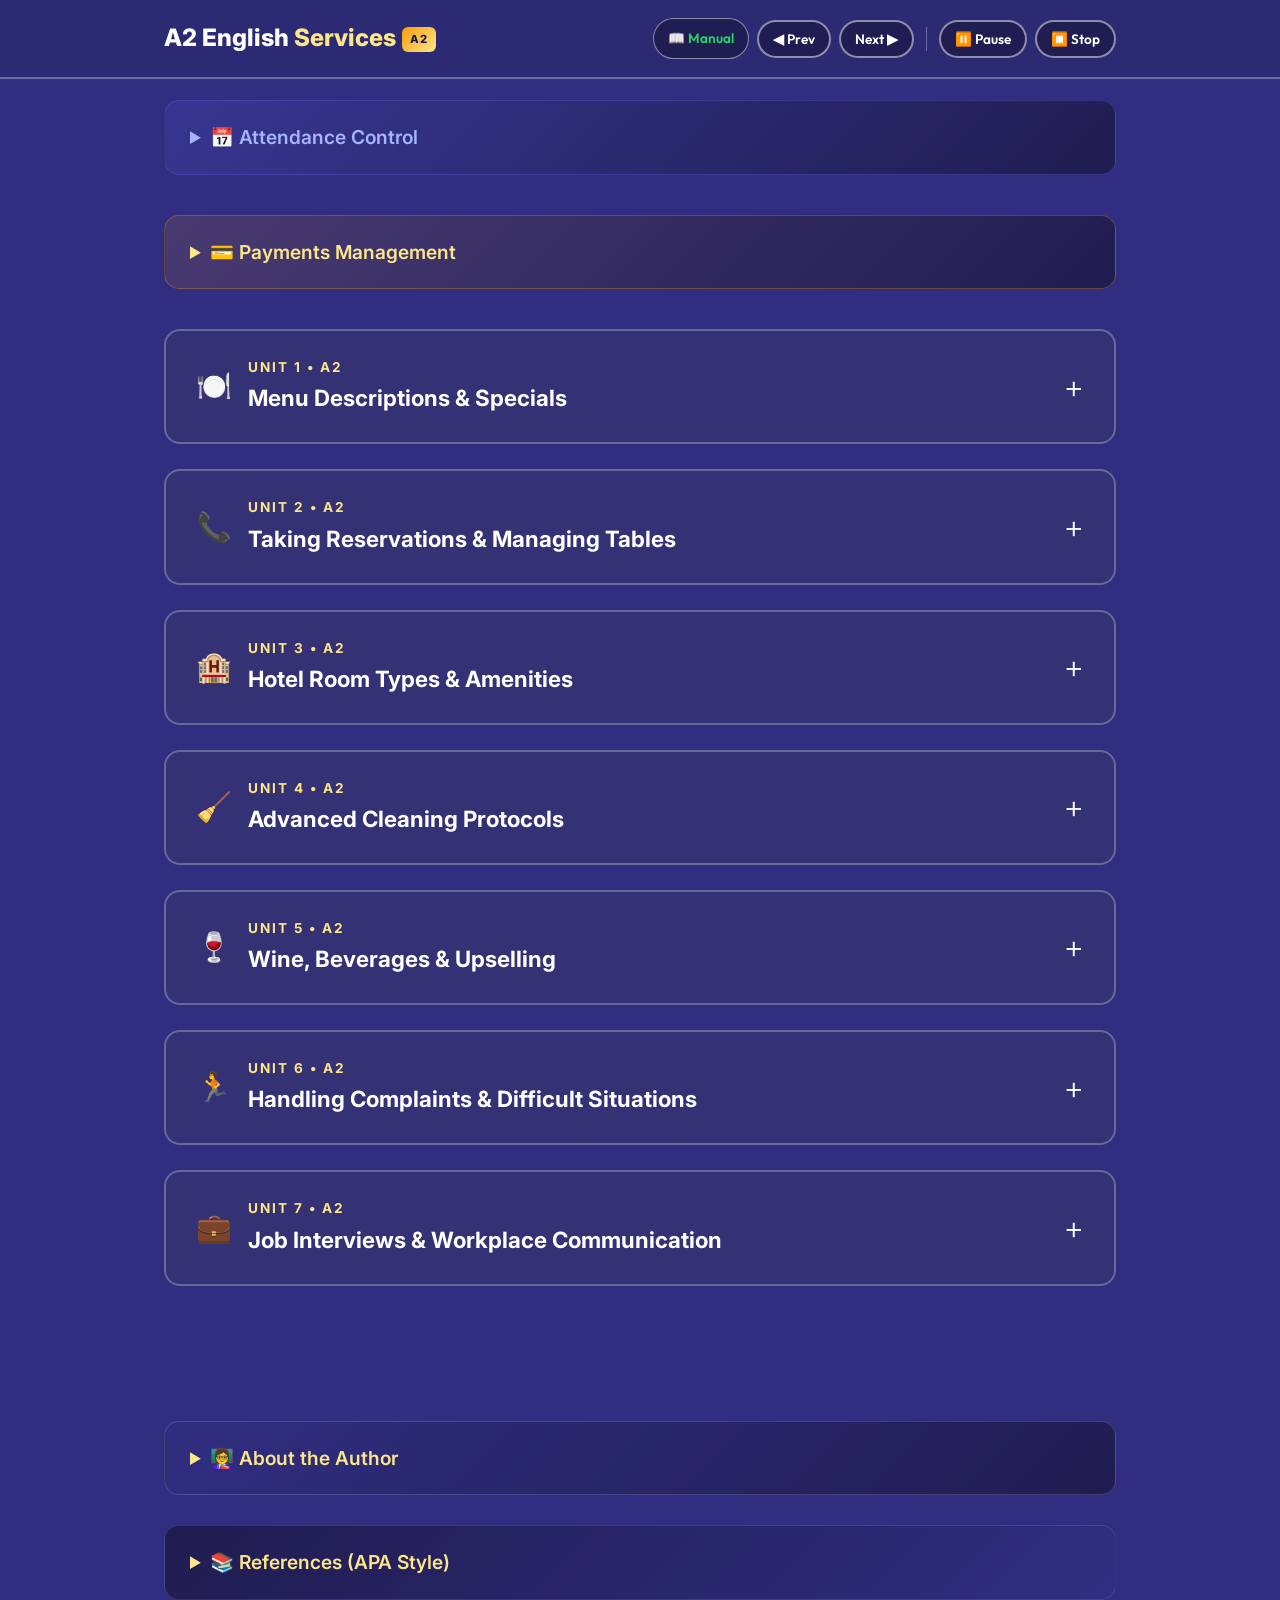
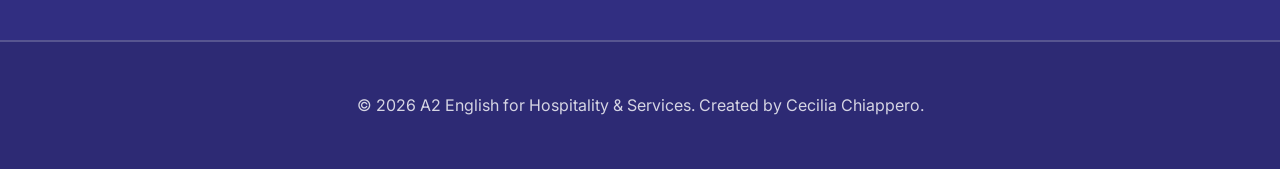
==== index.html @ 6b17d2f9 "Initial commit for A2 Course" ====
<!DOCTYPE html>
<html lang="en">

<head>
    <meta charset="UTF-8">
    <meta name="viewport" content="width=device-width, initial-scale=1.0">
    <title>A2 English for Hospitality &amp; Services | Inserción Laboral</title>
    <meta name="description" content="A2 CEFR English course for hospitality, restaurants, hotel services, and cleaning. Continuation of A1. Listening and speaking focus for job insertion.">
    <link rel="stylesheet" href="css/style.css">
    <link rel="stylesheet" href="https://cdnjs.cloudflare.com/ajax/libs/animate.css/4.1.1/animate.min.css" />
</head>

<body>

    <header>
        <div class="container">
            <nav>
                <div class="logo">A2 English<span> Services</span><span class="level-badge">A2</span></div>
                <div style="display: flex; gap: 8px; align-items: center; flex-wrap: wrap;">
                    <a href="manual.html" class="btn nav-btn" style="padding:8px 14px;font-size:0.85rem;background:rgba(37,211,102,0.15);border:1px solid rgba(37,211,102,0.5);color:#25D366;text-decoration:none;">📖 Manual</a>
                    <button id="prev-unit-btn" class="btn nav-btn" onclick="navigateUnit(-1)"
                        style="padding: 8px 14px; font-size: 0.85rem;">◀ Prev</button>
                    <button id="next-unit-btn" class="btn nav-btn" onclick="navigateUnit(1)"
                        style="padding: 8px 14px; font-size: 0.85rem;">Next ▶</button>
                    <span style="width:1px;height:24px;background:rgba(255,255,255,0.3);margin:0 4px;"></span>
                    <button id="pause-audio-btn" class="btn pause-audio-btn" onclick="togglePauseAudio()"
                        style="padding: 8px 14px; font-size: 0.85rem;">⏸️ Pause</button>
                    <button class="btn stop-audio-btn" onclick="stopAudio()"
                        style="padding: 8px 14px; font-size: 0.85rem;">⏹️ Stop</button>
                </div>
            </nav>
        </div>
    </header>

    <div class="container admin-controls">
        <!-- Attendance Control -->
        <details class="attendance-block">
            <summary class="attendance-header">📅 Attendance Control</summary>
            <div class="attendance-content">
                <div class="attendance-form">
                    <div class="form-group">
                        <label for="att-date">Select Date:</label>
                        <input type="date" id="att-date" class="att-input">
                    </div>
                    <div class="form-group">
                        <label for="att-user">Select Student:</label>
                        <select id="att-user" class="att-input">
                            <option value="Student 1">Student 1</option>
                            <option value="Student 2">Student 2</option>
                        </select>
                    </div>
                    <button class="btn att-save-btn" onclick="saveAttendance()">Mark Present ✅</button>
                </div>
                <div id="attendance-list" class="attendance-list"></div>
            </div>
        </details>

        <!-- Payments Management -->
        <details class="payments-block">
            <summary class="payments-header">💳 Payments Management</summary>
            <div class="payments-content">
                <div class="payments-form">
                    <div class="form-group">
                        <label for="pay-date">Date:</label>
                        <input type="date" id="pay-date" class="pay-input">
                    </div>
                    <div class="form-group">
                        <label for="pay-user">Student:</label>
                        <select id="pay-user" class="pay-input">
                            <option value="Student 1">Student 1</option>
                            <option value="Student 2">Student 2</option>
                        </select>
                    </div>
                    <div class="form-group">
                        <label for="pay-concept">Concept:</label>
                        <input type="text" id="pay-concept" class="pay-input" placeholder="e.g. Class 1" value="Class 1">
                    </div>
                    <div class="form-group">
                        <label for="pay-amount">Amount ($):</label>
                        <input type="number" id="pay-amount" class="pay-input" placeholder="0.00">
                    </div>
                    <button class="btn pay-save-btn" onclick="savePayment()">Record Payment</button>
                </div>
                <div id="payments-list" class="payments-list"></div>
            </div>
        </details>
    </div>

    <div class="container" id="main-content">
        <div class="unit-list" id="curriculum-container">
            <!-- Content injected via script.js -->
        </div>
    </div>

    <!-- About the Author -->
    <div class="container" id="author-section">
        <details class="author-block">
            <summary class="author-header">👩‍🏫 About the Author</summary>
            <div class="author-content">
                <div class="author-profile">
                    <div class="author-avatar">CC</div>
                    <div class="author-info">
                        <h3>Cecilia Chiappero</h3>
                        <p class="author-title">English Language Educator &amp; Researcher | Universidad Nacional de Córdoba</p>
                    </div>
                </div>
                <div class="author-bio">
                    <p>Cecilia Chiappero is an English language educator and researcher affiliated with the
                        <strong>Universidad Nacional de Córdoba</strong>, Argentina. Her academic work focuses on
                        innovative teaching methodologies and technology-enhanced language learning for vocational insertion.</p>
                    <p>This A2 English for Hospitality &amp; Services course is the <strong>continuation of the A1 course</strong>,
                        designed for <strong>job insertion</strong>
                        in the restaurant, hotel, and cleaning sectors, aligned with the
                        <strong>CEFR A2 framework</strong> with a strong focus on listening, speaking, and functional communication.</p>
                    <p class="author-contact"><strong>Research Profile:</strong> Available on <a
                            href="https://www.researchgate.net" target="_blank"
                            style="color: var(--accent-gold);">ResearchGate</a> and academic databases.</p>
                </div>
            </div>
        </details>
    </div>

    <!-- References -->
    <div class="container" id="references-section">
        <details class="references-block">
            <summary class="references-header">📚 References (APA Style)</summary>
            <div class="references-content">
                <p class="references-author"><strong>Course Author:</strong> Chiappero, C. (2026). <em>A2 English for
                    Hospitality &amp; Services: Restaurant, Hotels, and Cleaning — Inserción Laboral</em>. Original educational material.</p>
                <h4>Framework &amp; Language References</h4>
                <ul class="references-list">
                    <li>Council of Europe. (2020). <em>Common European Framework of Reference for Languages (CEFR)</em>. Council of Europe Publishing.</li>
                    <li>Nation, I. S. P. (2001). <em>Learning vocabulary in another language</em>. Cambridge University Press.</li>
                    <li>Harmer, J. (2015). <em>The Practice of English Language Teaching</em> (5th ed.). Pearson Education.</li>
                    <li>Thornbury, S. (2005). <em>How to Teach Speaking</em>. Pearson Education.</li>
                    <li>Nunan, D. (2004). <em>Task-Based Language Teaching</em>. Cambridge University Press.</li>
                </ul>
                <p class="references-disclaimer"><em>All content created for educational purposes. Aligned with CEFR A2 standards for vocational English. Continuation of the A1 Hospitality &amp; Services course.</em></p>
            </div>
        </details>
    </div>

    <!-- Protection Overlay -->
    <div id="protection-overlay" class="protection-overlay" style="display: none;">
        <div class="protection-message">
            <span class="protection-icon">🔒</span>
            <h2>Protected Content</h2>
            <p>No permission to copy, download, or redistribute this material.</p>
            <p class="protection-copyright">© 2026 A2 English for Services - Cecilia Chiappero</p>
            <p class="protection-note">All rights reserved. For authorized students only.</p>
        </div>
    </div>

    <footer>
        <div class="container">
            <p>© 2026 A2 English for Hospitality &amp; Services. Created by Cecilia Chiappero.</p>
        </div>
    </footer>

    <script src="js/data_units1to4.js"></script>
    <script src="js/data_units5to8.js"></script>
    <script src="js/script.js"></script>
</body>

</html>
---- css/style.css ----
@import url('https://fonts.googleapis.com/css2?family=Inter:wght@300;400;500;600&family=Outfit:wght@500;700;800&display=swap');
@import './variables.css';

* {
    margin: 0;
    padding: 0;
    box-sizing: border-box;
}

body {
    background: var(--bg-primary);
    color: var(--text-primary);
    font-family: var(--font-body);
    line-height: 1.7;
    min-height: 100vh;
}

h1, h2, h3, h4 {
    font-family: var(--font-heading);
    color: #fff;
}

a {
    text-decoration: none;
    color: inherit;
}

.container {
    max-width: 1000px;
    margin: 0 auto;
    padding: 0 var(--spacing-md);
}

.btn {
    display: inline-flex;
    align-items: center;
    padding: 12px 28px;
    border-radius: 50px;
    font-weight: 600;
    cursor: pointer;
    transition: all 0.3s ease;
    border: 2px solid #fff;
    background: rgba(255, 255, 255, 0.15);
    color: #fff;
    font-family: var(--font-heading);
}

.btn:hover {
    background: #fff;
    color: var(--bg-primary);
    transform: translateY(-2px);
    box-shadow: 0 8px 25px rgba(0, 0, 0, 0.2);
}

header {
    background: var(--bg-secondary);
    position: fixed;
    width: 100%;
    top: 0;
    z-index: 1000;
    padding: 18px 0;
    border-bottom: 2px solid rgba(255, 255, 255, 0.3);
}

nav {
    display: flex;
    justify-content: space-between;
    align-items: center;
}

.logo {
    font-size: 1.5rem;
    font-weight: 800;
    color: #fff;
}

.logo span {
    color: var(--accent-gold);
}

.logo .level-badge {
    display: inline-block;
    background: linear-gradient(135deg, #f59e0b, #fde68a);
    color: #1e1b4b;
    font-size: 0.7rem;
    font-weight: 800;
    padding: 3px 8px;
    border-radius: 6px;
    margin-left: 6px;
    letter-spacing: 1px;
    vertical-align: middle;
    text-transform: uppercase;
}

.admin-controls {
    margin-top: 100px;
    display: flex;
    flex-direction: column;
    gap: 20px;
}

.unit-list {
    margin-top: 40px;
    padding-bottom: 80px;
}

details.unit-block {
    background: rgba(0, 0, 0, 0.15);
    border: 2px solid rgba(255, 255, 255, 0.3);
    border-radius: var(--border-radius);
    margin-bottom: 25px;
    overflow: hidden;
    transition: all 0.3s ease;
}

details.unit-block:hover {
    border-color: rgba(255, 255, 255, 0.5);
    box-shadow: var(--shadow-glow);
}

details.unit-block[open] {
    background: rgba(0, 0, 0, 0.2);
    border-color: var(--accent-gold);
    box-shadow: 0 15px 50px rgba(0, 0, 0, 0.25);
}

summary.unit-header {
    padding: 25px 30px;
    cursor: pointer;
    display: flex;
    justify-content: space-between;
    align-items: center;
    list-style: none;
    background: rgba(255, 255, 255, 0.05);
    transition: background 0.3s ease;
}

summary.unit-header:hover {
    background: rgba(255, 255, 255, 0.1);
}

.unit-title {
    font-size: 1.4rem;
    font-weight: 700;
    color: #fff;
}

.unit-subtitle {
    font-size: 0.85rem;
    color: var(--accent-gold);
    text-transform: uppercase;
    letter-spacing: 2px;
    margin-right: 15px;
    font-weight: 700;
    display: block;
}

.unit-emoji {
    font-size: 1.8rem;
    margin-right: 12px;
}

summary.unit-header::after {
    content: '+';
    font-size: 2rem;
    color: #fff;
    font-weight: 300;
}

details[open] summary.unit-header::after {
    content: '−';
}

.unit-body {
    padding: 0 30px 30px 30px;
    animation: slideDown 0.3s ease;
}

@keyframes slideDown {
    from { opacity: 0; transform: translateY(-10px); }
    to   { opacity: 1; transform: translateY(0); }
}

.section-block {
    margin-top: 40px;
    padding-top: 30px;
    border-top: 2px solid rgba(255, 255, 255, 0.2);
}

.section-label {
    display: inline-block;
    padding: 8px 20px;
    border-radius: 25px;
    background: rgba(0, 0, 0, 0.25);
    font-size: 0.85rem;
    font-weight: 700;
    margin-bottom: 15px;
    color: #fff;
    text-transform: uppercase;
    letter-spacing: 1px;
}

.section-label.listening  { background: rgba(255, 255, 255, 0.2); }
.section-label.speaking   { background: rgba(251, 146, 60, 0.25); color: #fed7aa; }
.section-label.vocabulary { background: rgba(255, 255, 255, 0.2); }
.section-label.grammar    { background: rgba(255, 255, 255, 0.2); }
.section-label.pronunciation { background: rgba(255, 255, 255, 0.2); }
.section-label.practice   { background: rgba(255, 255, 255, 0.2); }
.section-label.dialogue   { background: rgba(254, 215, 170, 0.25); color: #fed7aa; }

.vocab-grid {
    display: grid;
    grid-template-columns: repeat(auto-fit, minmax(260px, 1fr));
    gap: 15px;
    margin-top: 20px;
}

.vocab-card {
    background: rgba(0, 0, 0, 0.2);
    padding: 18px;
    border-radius: 12px;
    border-left: 4px solid var(--accent-gold);
    transition: all 0.3s ease;
}

.vocab-card:hover {
    transform: translateY(-3px);
    box-shadow: 0 10px 30px rgba(0, 0, 0, 0.2);
}

.vocab-card strong {
    display: block;
    color: var(--accent-gold);
    margin-bottom: 5px;
    font-size: 1.1rem;
}

.vocab-card p { color: #fff; }

.reading-text, .transcript-box {
    background: rgba(0, 0, 0, 0.2);
    padding: 25px 30px;
    border-radius: 12px;
    line-height: 2;
    margin-bottom: 20px;
    border-left: 4px solid var(--accent-gold);
    font-size: 1.05rem;
    color: #fff;
}

.dialogue-box {
    background: rgba(0, 0, 0, 0.2);
    padding: 25px;
    border-radius: 12px;
    border: 2px solid rgba(254, 215, 170, 0.3);
    margin-bottom: 20px;
}

.dialogue-line {
    display: flex;
    gap: 12px;
    margin-bottom: 14px;
    align-items: flex-start;
}

.dialogue-speaker {
    font-weight: 700;
    color: var(--accent-gold);
    min-width: 80px;
    flex-shrink: 0;
    font-size: 0.9rem;
    text-transform: uppercase;
    letter-spacing: 1px;
    padding-top: 2px;
}

.dialogue-text {
    color: #fff;
    line-height: 1.6;
}

.player-controls {
    display: flex;
    align-items: center;
    gap: 15px;
    background: rgba(0, 0, 0, 0.2);
    padding: 15px 25px;
    border-radius: 50px;
    margin: 15px 0;
}

.play-btn {
    width: 50px;
    height: 50px;
    border-radius: 50%;
    background: #fff;
    border: none;
    cursor: pointer;
    color: var(--bg-primary);
    font-size: 1.2rem;
    display: flex;
    align-items: center;
    justify-content: center;
    font-weight: bold;
    transition: all 0.3s ease;
}

.play-btn:hover {
    transform: scale(1.1);
    box-shadow: 0 8px 25px rgba(0, 0, 0, 0.2);
    background: var(--accent-gold);
}

.grammar-box {
    background: rgba(0, 0, 0, 0.2);
    padding: 25px;
    border-radius: 12px;
    border: 2px solid rgba(255, 255, 255, 0.2);
    color: #fff;
}

.options-grid {
    display: flex;
    gap: 12px;
    flex-wrap: wrap;
    justify-content: center;
    margin-top: 15px;
}

.theory-box {
    background: rgba(255, 255, 255, 0.1);
    border: 2px solid rgba(255, 255, 255, 0.3);
    border-radius: 12px;
    padding: 20px;
    margin-bottom: 25px;
    color: #fff;
}

.theory-box h4 { color: var(--accent-gold); margin-bottom: 10px; font-size: 1.1rem; }
.theory-box p  { line-height: 1.8; margin-bottom: 10px; }
.theory-box ul { margin-left: 20px; margin-top: 10px; }
.theory-box li { margin-bottom: 8px; }

.tip-box {
    background: rgba(251, 146, 60, 0.15);
    border: 2px solid rgba(251, 146, 60, 0.4);
    border-radius: 12px;
    padding: 18px 22px;
    margin: 18px 0;
    color: #fff;
}

.tip-box strong { color: var(--accent-gold); }

details textarea {
    width: 100%;
    background: rgba(0, 0, 0, 0.2);
    border: 2px solid rgba(255, 255, 255, 0.3);
    color: #fff;
    padding: 15px;
    border-radius: 10px;
    font-family: inherit;
    font-size: 1rem;
    resize: vertical;
}

details textarea:focus {
    outline: none;
    border-color: var(--accent-gold);
}

details textarea::placeholder { color: rgba(255, 255, 255, 0.5); }

footer {
    text-align: center;
    padding: 50px 20px;
    color: #fff;
    background: var(--bg-secondary);
    margin-top: 40px;
    border-top: 2px solid rgba(255, 255, 255, 0.2);
}

footer p { opacity: 0.8; }

/* Audio buttons */
.stop-audio-btn  { background: rgba(0,0,0,0.3) !important; border-color: rgba(255,255,255,0.5) !important; }
.stop-audio-btn:hover  { background: rgba(239,68,68,0.5) !important; border-color: #ef4444 !important; }
.pause-audio-btn { background: rgba(0,0,0,0.3) !important; border-color: rgba(255,255,255,0.5) !important; }
.pause-audio-btn:hover { background: rgba(251,146,60,0.5) !important; border-color: #fb923c !important; }
.nav-btn  { background: rgba(0,0,0,0.3) !important; border-color: rgba(255,255,255,0.5) !important; }
.nav-btn:hover { background: rgba(49,46,129,0.8) !important; border-color: #6366f1 !important; }

/* Protection Overlay */
.protection-overlay {
    position: fixed; top: 0; left: 0; width: 100%; height: 100%;
    background: rgba(0,0,0,0.9); backdrop-filter: blur(10px);
    z-index: 9999; display: flex; align-items: center; justify-content: center;
    animation: fadeIn 0.3s ease;
}
@keyframes fadeIn { from { opacity: 0; } to { opacity: 1; } }

.protection-message {
    background: linear-gradient(135deg, rgba(239,68,68,0.2), rgba(49,46,129,0.2));
    border: 2px solid rgba(255,255,255,0.3);
    border-radius: 20px; padding: 50px 60px;
    text-align: center; max-width: 500px;
    animation: scaleIn 0.3s ease;
}
@keyframes scaleIn { from { transform: scale(0.8); opacity: 0; } to { transform: scale(1); opacity: 1; } }
.protection-icon { font-size: 4rem; display: block; margin-bottom: 20px; }
.protection-message h2 { color: #ef4444; font-size: 1.8rem; margin-bottom: 15px; }
.protection-message p  { color: #fff; font-size: 1.1rem; margin-bottom: 10px; }
.protection-copyright  { color: var(--accent-gold) !important; font-weight: 600; margin-top: 20px !important; }
.protection-note { font-size: 0.9rem !important; opacity: 0.7; }

/* About Author */
.author-block {
    background: linear-gradient(135deg, rgba(49,46,129,0.7), rgba(30,27,75,0.9));
    border: 1px solid rgba(255,255,255,0.15); border-radius: 15px; margin: 30px 0; overflow: hidden;
}
.author-header {
    padding: 20px 25px; font-size: 1.2rem; font-weight: 600;
    cursor: pointer; color: var(--accent-gold); transition: background 0.3s ease;
}
.author-header:hover { background: rgba(255,255,255,0.05); }
.author-content { padding: 0 25px 25px; }
.author-profile {
    display: flex; align-items: center; gap: 20px; margin-bottom: 20px;
    padding: 20px; background: rgba(0,0,0,0.2); border-radius: 12px;
}
.author-avatar {
    width: 80px; height: 80px;
    background: linear-gradient(135deg, var(--accent-gold), #f59e0b);
    border-radius: 50%; display: flex; align-items: center; justify-content: center;
    font-size: 1.8rem; font-weight: 700; color: #1e1b4b; flex-shrink: 0;
}
.author-info h3 { font-size: 1.5rem; margin-bottom: 5px; color: #fff; }
.author-title   { color: #fde68a; font-size: 1rem; font-weight: 500; }
.author-bio p   { line-height: 1.8; margin-bottom: 15px; opacity: 0.9; }
.author-contact {
    background: rgba(253,230,138,0.1); padding: 15px; border-radius: 10px;
    border-left: 4px solid var(--accent-gold); margin-top: 20px;
}

/* References */
.references-block {
    background: linear-gradient(135deg, rgba(30,27,75,0.9), rgba(49,46,129,0.8));
    border: 1px solid rgba(255,255,255,0.1); border-radius: 15px; margin: 30px 0; overflow: hidden;
}
.references-header {
    padding: 20px 25px; font-size: 1.2rem; font-weight: 600;
    cursor: pointer; color: var(--accent-gold); transition: background 0.3s ease;
}
.references-header:hover { background: rgba(255,255,255,0.05); }
.references-content { padding: 0 25px 25px; }
.references-content h4 {
    color: #fde68a; margin: 20px 0 15px; font-size: 1rem;
    border-bottom: 1px solid rgba(255,255,255,0.1); padding-bottom: 8px;
}
.references-author {
    background: rgba(253,230,138,0.1); padding: 15px; border-radius: 10px;
    border-left: 4px solid var(--accent-gold); margin-bottom: 20px;
}
.references-list { list-style: none; padding: 0; }
.references-list li {
    padding: 10px 15px; margin: 5px 0;
    background: rgba(255,255,255,0.03); border-radius: 8px;
    font-size: 0.9rem; line-height: 1.6; border-left: 3px solid rgba(253,230,138,0.5);
}
.references-disclaimer {
    margin-top: 20px; padding: 15px;
    background: rgba(239,68,68,0.1); border-radius: 10px; font-size: 0.85rem;
    opacity: 0.8; text-align: center;
}

/* Attendance */
.attendance-block {
    background: linear-gradient(135deg, rgba(99,102,241,0.15), rgba(30,27,75,0.9));
    border: 1px solid rgba(99,102,241,0.3); border-radius: 15px; overflow: hidden;
}
.attendance-header {
    padding: 20px 25px; font-size: 1.2rem; font-weight: 600;
    cursor: pointer; color: #a5b4fc; transition: background 0.3s ease;
}
.attendance-header:hover { background: rgba(99,102,241,0.1); }
.attendance-content { padding: 0 25px 25px; }
.attendance-form {
    display: flex; flex-wrap: wrap; gap: 20px; align-items: flex-end;
    background: rgba(0,0,0,0.2); padding: 20px; border-radius: 12px; margin-bottom: 20px;
}
.form-group { display: flex; flex-direction: column; gap: 8px; }
.form-group label { font-size: 0.9rem; color: rgba(255,255,255,0.7); font-weight: 500; }
.att-input {
    background: rgba(255,255,255,0.05); border: 1px solid rgba(255,255,255,0.2);
    color: #fff; padding: 10px 15px; border-radius: 8px; font-family: inherit; font-size: 1rem; outline: none;
}
.att-input:focus { border-color: #6366f1; }
.att-save-btn { background: rgba(99,102,241,0.2); border-color: #6366f1; color: #a5b4fc; }
.att-save-btn:hover { background: #6366f1; color: #fff; }
.attendance-list {
    display: grid; grid-template-columns: repeat(auto-fill, minmax(200px, 1fr));
    gap: 15px; max-height: 300px; overflow-y: auto; padding-right: 10px;
}
.att-record {
    background: rgba(255,255,255,0.03); padding: 12px 15px; border-radius: 10px;
    border-left: 3px solid #6366f1; display: flex; justify-content: space-between; align-items: center;
}
.att-delete { cursor: pointer; opacity: 0.5; transition: opacity 0.2s; font-size: 0.8rem; }
.att-delete:hover { opacity: 1; color: #ef4444; }

/* Payments */
.payments-block {
    background: linear-gradient(135deg, rgba(245,158,11,0.12), rgba(30,27,75,0.9));
    border: 1px solid rgba(245,158,11,0.3); border-radius: 15px; overflow: hidden; margin-top: 20px;
}
.payments-header {
    padding: 20px 25px; font-size: 1.2rem; font-weight: 600;
    cursor: pointer; color: var(--accent-gold); transition: background 0.3s ease;
}
.payments-header:hover { background: rgba(245,158,11,0.1); }
.payments-content { padding: 0 25px 25px; }
.payments-form {
    display: flex; flex-wrap: wrap; gap: 15px; align-items: flex-end;
    background: rgba(0,0,0,0.2); padding: 20px; border-radius: 12px; margin-bottom: 20px;
}
.pay-input {
    background: rgba(255,255,255,0.05); border: 1px solid rgba(255,255,255,0.2);
    color: #fff; padding: 10px 15px; border-radius: 8px;
    font-family: inherit; font-size: 1rem; outline: none; min-width: 120px;
}
.pay-input:focus { border-color: var(--accent-gold); }
.pay-save-btn { background: rgba(245,158,11,0.2); border-color: var(--accent-gold); color: var(--accent-gold); }
.pay-save-btn:hover { background: var(--accent-gold); color: #1e1b4b; }
.payments-list {
    display: grid; grid-template-columns: repeat(auto-fill, minmax(250px, 1fr));
    gap: 15px; max-height: 400px; overflow-y: auto; padding-right: 10px;
}
.pay-record {
    background: rgba(255,255,255,0.03); padding: 15px; border-radius: 12px;
    border-left: 4px solid var(--accent-gold); display: flex; flex-direction: column; gap: 5px; position: relative;
}
.pay-record-header { display: flex; justify-content: space-between; align-items: center; }
.pay-student { font-weight: 700; color: #fff; }
.pay-amount  { font-weight: 800; color: var(--accent-gold); }
.pay-concept { font-size: 0.9rem; opacity: 0.8; color: #fde68a; }
.pay-date    { font-size: 0.8rem; opacity: 0.5; }
.pay-delete  { cursor: pointer; opacity: 0.3; transition: opacity 0.2s; font-size: 0.8rem; text-align: right; }
.pay-delete:hover { opacity: 1; color: #ef4444; }

/* Responsive */
@media (max-width: 768px) {
    .unit-title { font-size: 1.1rem; }
    .vocab-grid { grid-template-columns: 1fr; }
    summary.unit-header { padding: 18px 20px; }
    .unit-body { padding: 0 18px 20px 18px; }
    .logo { font-size: 1.1rem; }
}
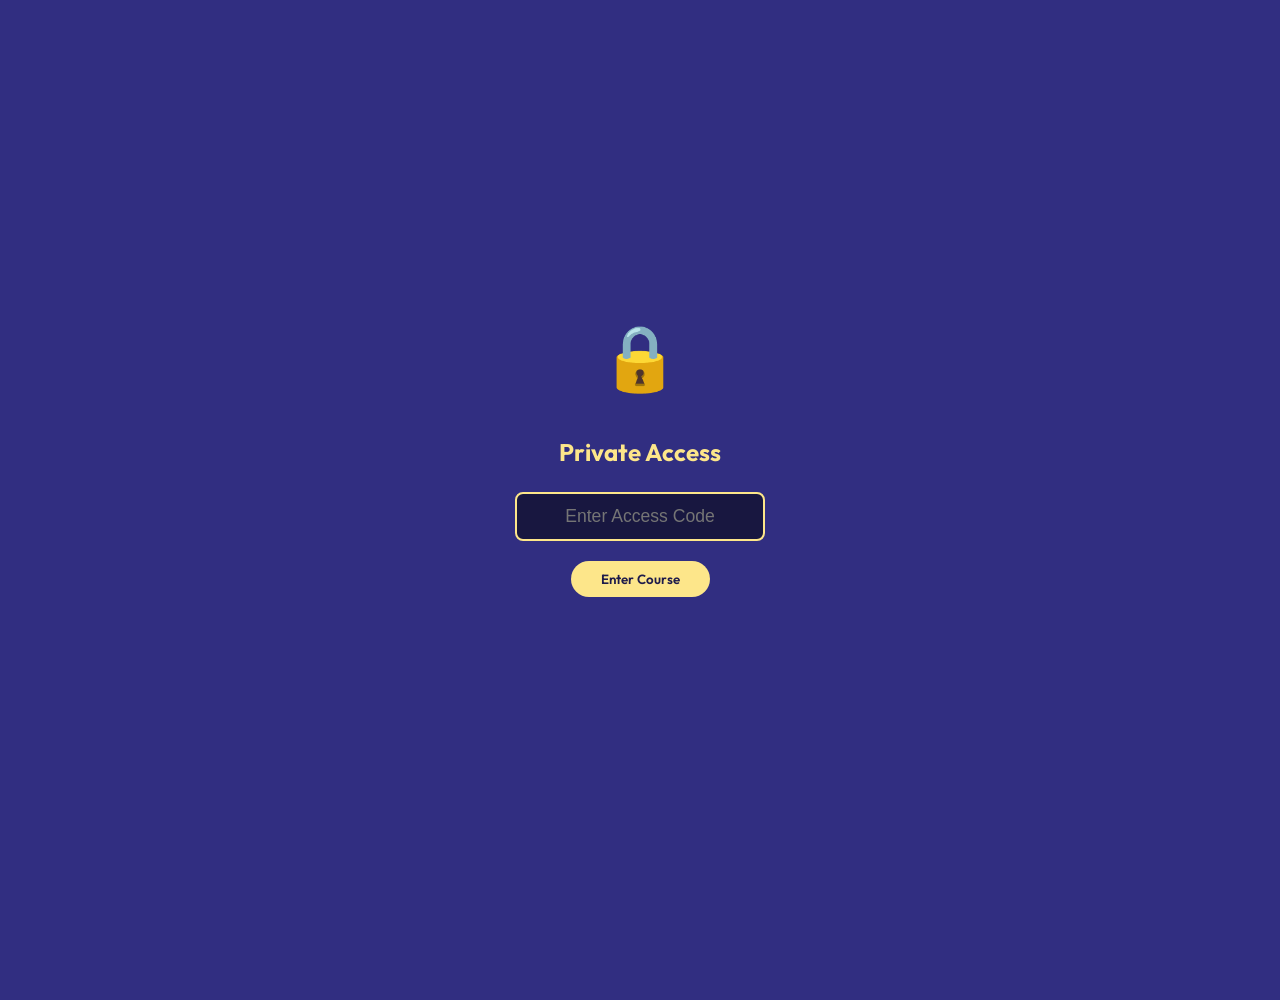
==== commit 140ea801: "Add access code hev123, update TTS for natural audio, enumerate sections A1 B1 C1" ====
--- a/index.html
+++ b/index.html
@@ -11,6 +11,28 @@
 </head>
 
 <body>
+    <!-- Access Code Overlay -->
+    <div id="access-overlay" style="position: fixed; top: 0; left: 0; width: 100%; height: 100%; background: var(--bg-primary); z-index: 99999; display: flex; flex-direction: column; align-items: center; justify-content: center; color: white;">
+        <span style="font-size: 4rem; margin-bottom: 20px;">🔒</span>
+        <h2 style="margin-bottom: 20px; font-family: var(--font-heading); color: var(--accent-gold);">Private Access</h2>
+        <input type="password" id="access-input" placeholder="Enter Access Code" style="padding: 12px 20px; font-size: 1.1rem; border-radius: 8px; border: 2px solid var(--accent-gold); background: rgba(0,0,0,0.5); color: white; margin-bottom: 20px; text-align: center; outline: none; width: 250px;" onkeypress="if(event.key === 'Enter') checkAccess()">
+        <button class="btn" style="background: var(--accent-gold); color: #1e1b4b; border: none; padding: 10px 30px;" onclick="checkAccess()">Enter Course</button>
+        <p id="access-error" style="color: #ef4444; margin-top: 15px; display: none; font-weight: bold;">❌ Incorrect access code.</p>
+    </div>
+    <script>
+        function checkAccess() {
+            const val = document.getElementById('access-input').value.trim().toLowerCase();
+            if (val === 'hev 123' || val === 'hev123') {
+                document.getElementById('access-overlay').style.display = 'none';
+                localStorage.setItem('a2course_access', 'true');
+            } else {
+                document.getElementById('access-error').style.display = 'block';
+            }
+        }
+        if (localStorage.getItem('a2course_access') === 'true') {
+            document.getElementById('access-overlay').style.display = 'none';
+        }
+    </script>
 
     <header>
         <div class="container">
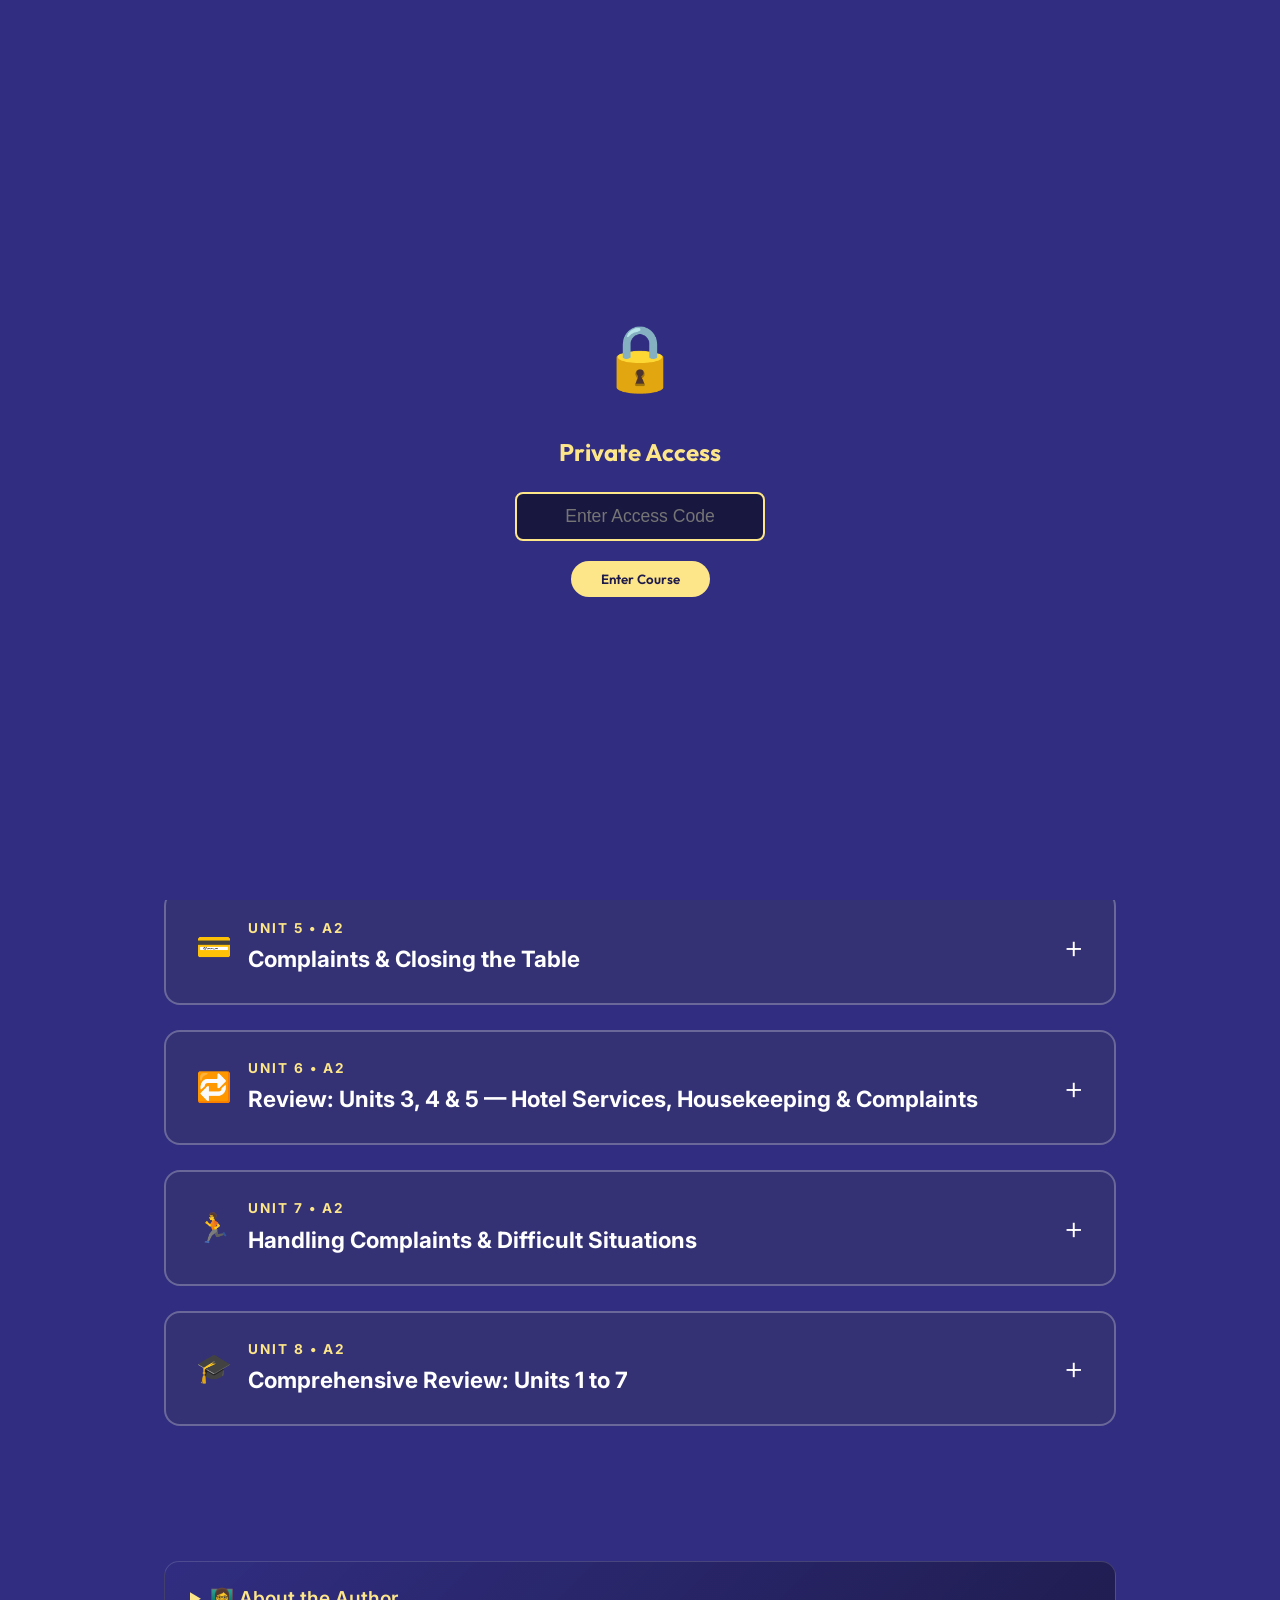
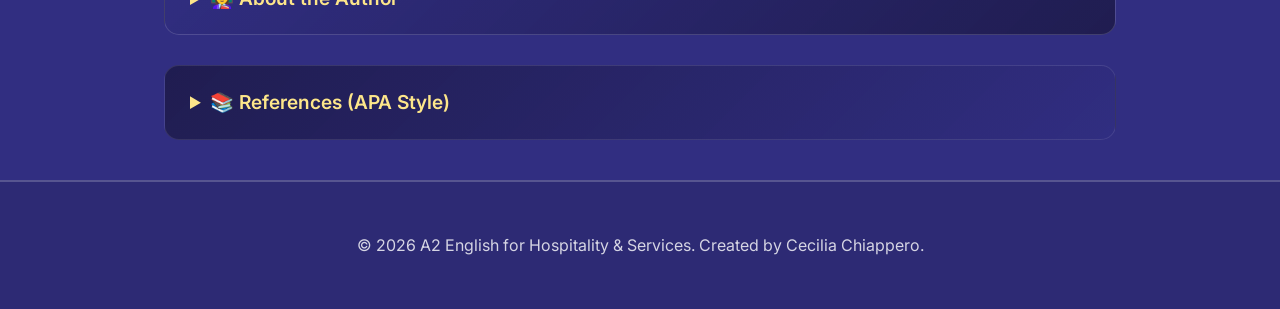
==== commit 439bcfa9: "Update index.html with cache-buster for js" ====
--- a/index.html
+++ b/index.html
@@ -179,9 +179,9 @@
         </div>
     </footer>
 
-    <script src="js/data_units1to4.js"></script>
-    <script src="js/data_units5to8.js"></script>
-    <script src="js/script.js"></script>
+    <script src="js/data_units1to4.js?v=2"></script>
+    <script src="js/data_units5to8.js?v=2"></script>
+    <script src="js/script.js?v=2"></script>
 </body>
 
 </html>
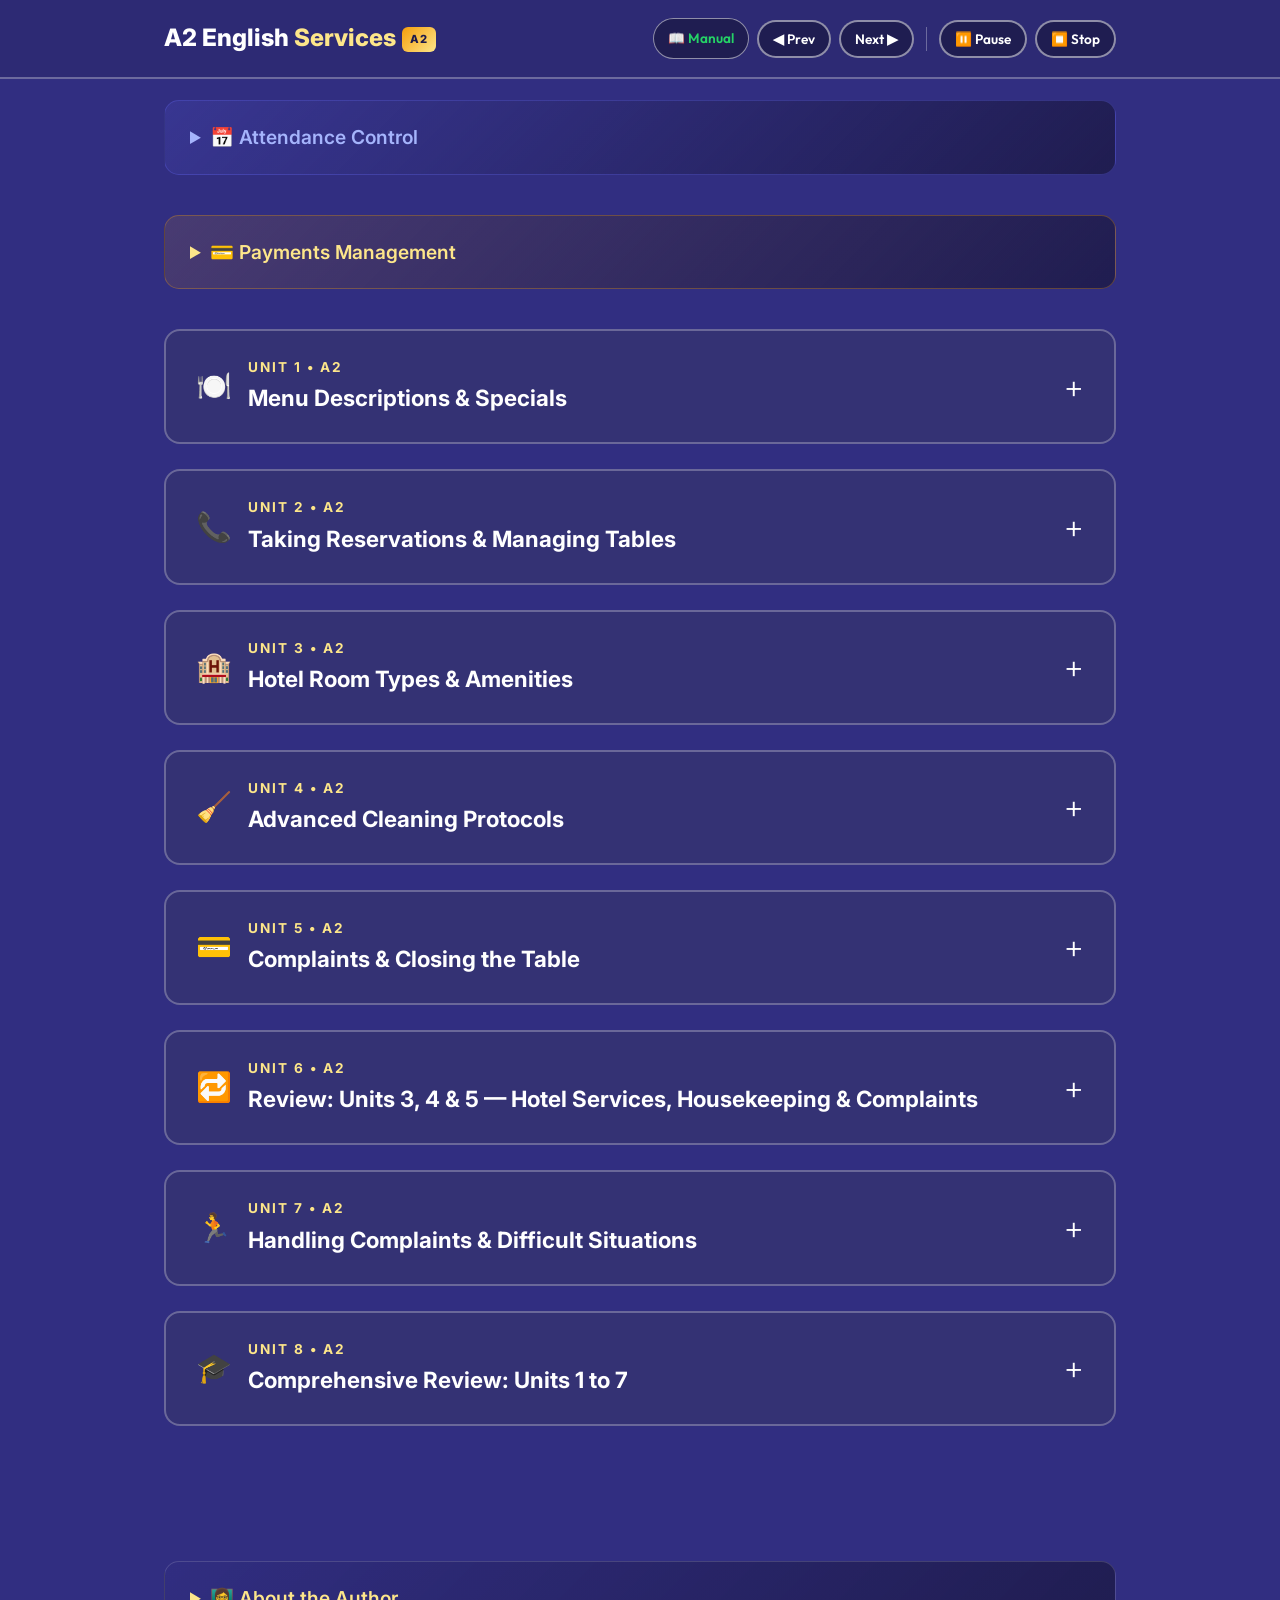
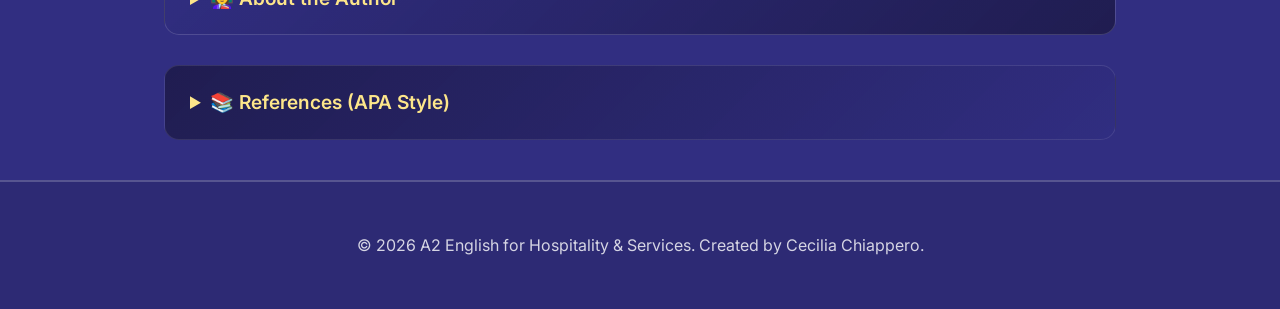
==== commit 85515023: "Remove access code and update Progress Test for units 1-7 in Unit 8" ====
--- a/index.html
+++ b/index.html
@@ -11,28 +11,7 @@
 </head>
 
 <body>
-    <!-- Access Code Overlay -->
-    <div id="access-overlay" style="position: fixed; top: 0; left: 0; width: 100%; height: 100%; background: var(--bg-primary); z-index: 99999; display: flex; flex-direction: column; align-items: center; justify-content: center; color: white;">
-        <span style="font-size: 4rem; margin-bottom: 20px;">🔒</span>
-        <h2 style="margin-bottom: 20px; font-family: var(--font-heading); color: var(--accent-gold);">Private Access</h2>
-        <input type="password" id="access-input" placeholder="Enter Access Code" style="padding: 12px 20px; font-size: 1.1rem; border-radius: 8px; border: 2px solid var(--accent-gold); background: rgba(0,0,0,0.5); color: white; margin-bottom: 20px; text-align: center; outline: none; width: 250px;" onkeypress="if(event.key === 'Enter') checkAccess()">
-        <button class="btn" style="background: var(--accent-gold); color: #1e1b4b; border: none; padding: 10px 30px;" onclick="checkAccess()">Enter Course</button>
-        <p id="access-error" style="color: #ef4444; margin-top: 15px; display: none; font-weight: bold;">❌ Incorrect access code.</p>
-    </div>
-    <script>
-        function checkAccess() {
-            const val = document.getElementById('access-input').value.trim().toLowerCase();
-            if (val === 'hev 123' || val === 'hev123') {
-                document.getElementById('access-overlay').style.display = 'none';
-                localStorage.setItem('a2course_access', 'true');
-            } else {
-                document.getElementById('access-error').style.display = 'block';
-            }
-        }
-        if (localStorage.getItem('a2course_access') === 'true') {
-            document.getElementById('access-overlay').style.display = 'none';
-        }
-    </script>
+
 
     <header>
         <div class="container">
@@ -179,9 +158,9 @@
         </div>
     </footer>
 
-    <script src="js/data_units1to4.js?v=2"></script>
-    <script src="js/data_units5to8.js?v=2"></script>
-    <script src="js/script.js?v=2"></script>
+    <script src="js/data_units1to4.js?v=3"></script>
+    <script src="js/data_units5to8.js?v=3"></script>
+    <script src="js/script.js?v=3"></script>
 </body>
 
 </html>
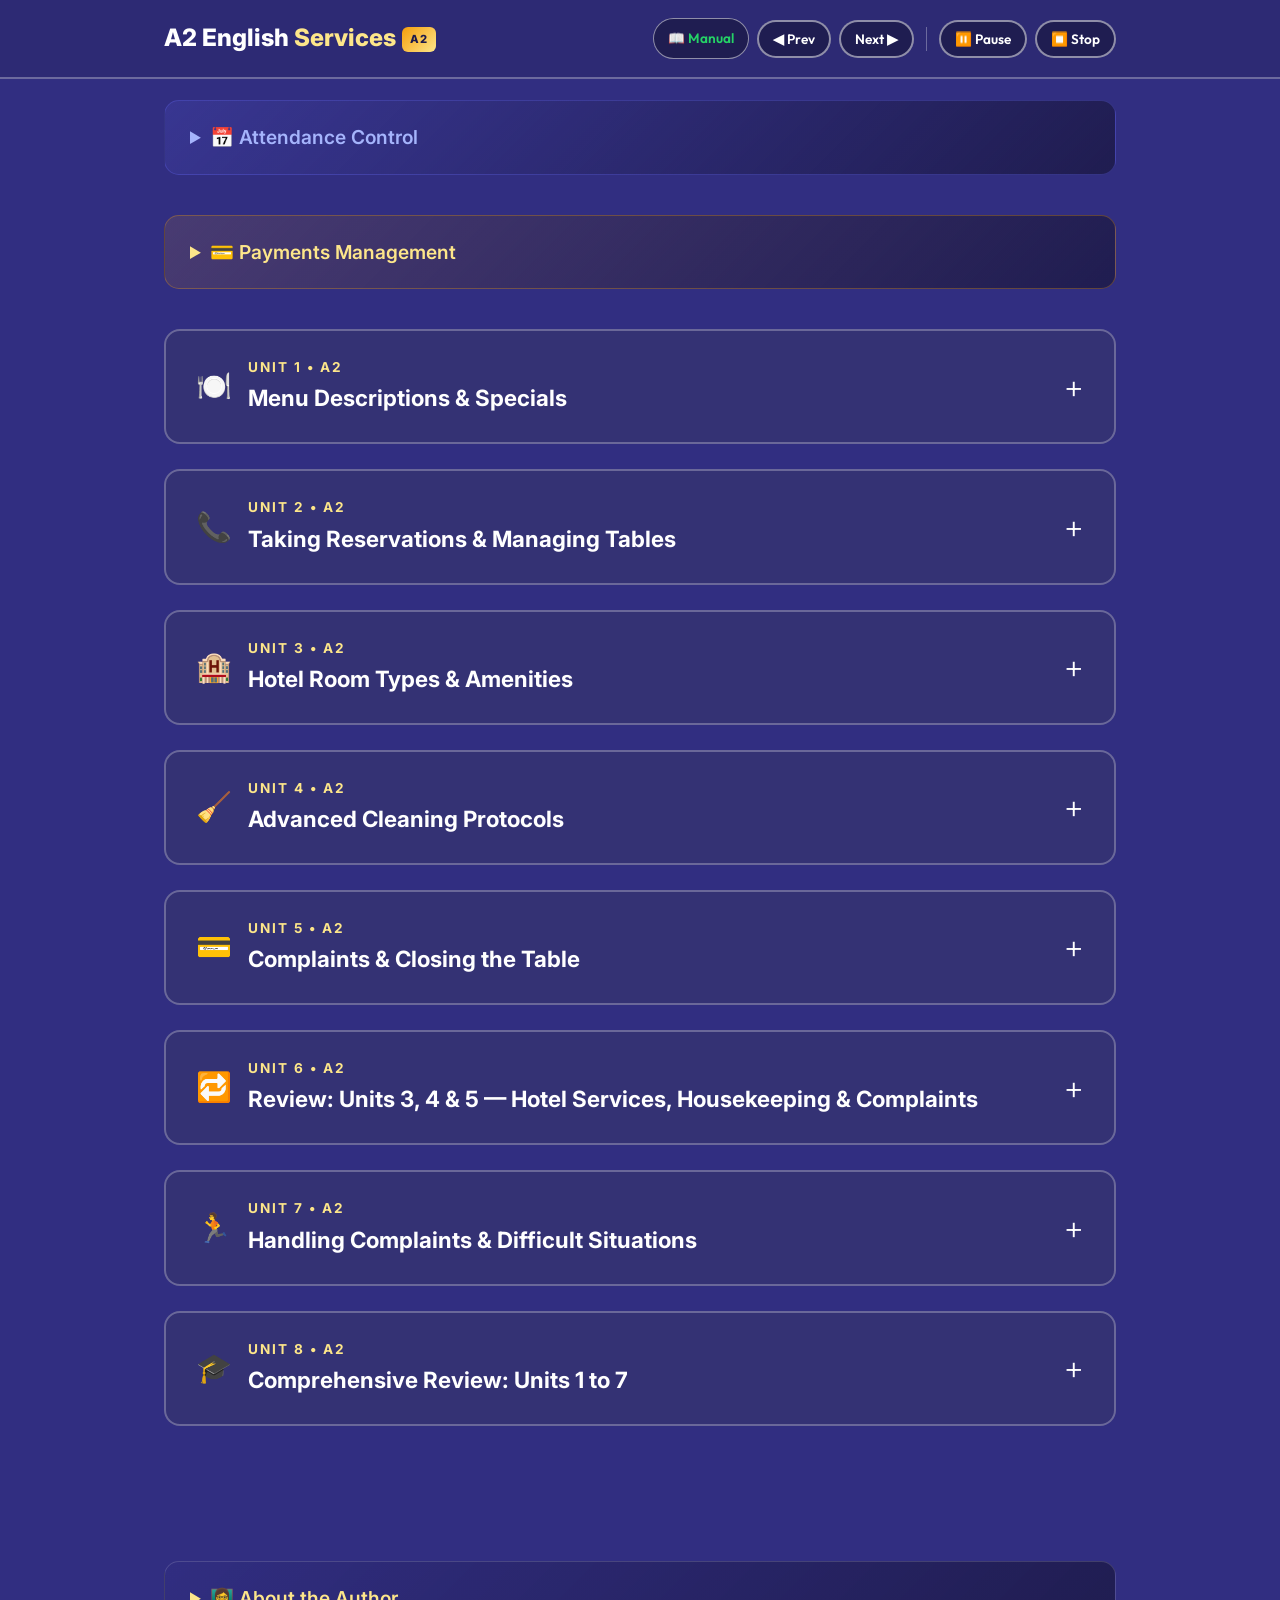
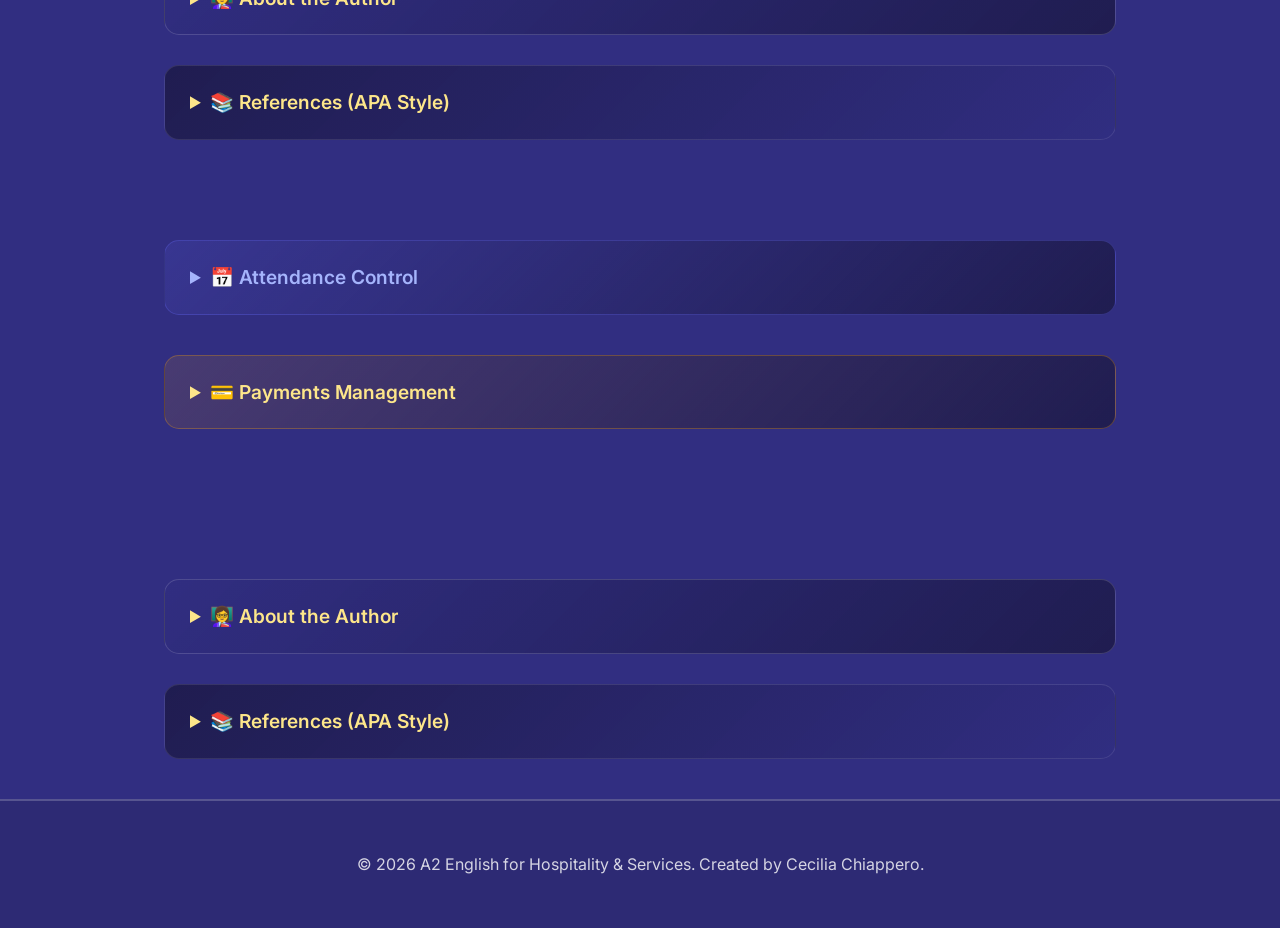
==== commit 0bf8a509: "Ensure exactly 20 questions in both Progress Tests with interview questions at the end" ====
--- a/index.html
+++ b/index.html
@@ -152,15 +152,169 @@
         </div>
     </div>
 
+<!DOCTYPE html>
+<html lang="en">
+
+<head>
+    <meta charset="UTF-8">
+    <meta name="viewport" content="width=device-width, initial-scale=1.0">
+    <title>A2 English for Hospitality &amp; Services | Inserción Laboral</title>
+    <meta name="description" content="A2 CEFR English course for hospitality, restaurants, hotel services, and cleaning. Continuation of A1. Listening and speaking focus for job insertion.">
+    <link rel="stylesheet" href="css/style.css">
+    <link rel="stylesheet" href="https://cdnjs.cloudflare.com/ajax/libs/animate.css/4.1.1/animate.min.css" />
+</head>
+
+<body>
+
+
+    <header>
+        <div class="container">
+            <nav>
+                <div class="logo">A2 English<span> Services</span><span class="level-badge">A2</span></div>
+                <div style="display: flex; gap: 8px; align-items: center; flex-wrap: wrap;">
+                    <a href="manual.html" class="btn nav-btn" style="padding:8px 14px;font-size:0.85rem;background:rgba(37,211,102,0.15);border:1px solid rgba(37,211,102,0.5);color:#25D366;text-decoration:none;">📖 Manual</a>
+                    <button id="prev-unit-btn" class="btn nav-btn" onclick="navigateUnit(-1)"
+                        style="padding: 8px 14px; font-size: 0.85rem;">◀ Prev</button>
+                    <button id="next-unit-btn" class="btn nav-btn" onclick="navigateUnit(1)"
+                        style="padding: 8px 14px; font-size: 0.85rem;">Next ▶</button>
+                    <span style="width:1px;height:24px;background:rgba(255,255,255,0.3);margin:0 4px;"></span>
+                    <button id="pause-audio-btn" class="btn pause-audio-btn" onclick="togglePauseAudio()"
+                        style="padding: 8px 14px; font-size: 0.85rem;">⏸️ Pause</button>
+                    <button class="btn stop-audio-btn" onclick="stopAudio()"
+                        style="padding: 8px 14px; font-size: 0.85rem;">⏹️ Stop</button>
+                </div>
+            </nav>
+        </div>
+    </header>
+
+    <div class="container admin-controls">
+        <!-- Attendance Control -->
+        <details class="attendance-block">
+            <summary class="attendance-header">📅 Attendance Control</summary>
+            <div class="attendance-content">
+                <div class="attendance-form">
+                    <div class="form-group">
+                        <label for="att-date">Select Date:</label>
+                        <input type="date" id="att-date" class="att-input">
+                    </div>
+                    <div class="form-group">
+                        <label for="att-user">Select Student:</label>
+                        <select id="att-user" class="att-input">
+                            <option value="Student 1">Student 1</option>
+                            <option value="Student 2">Student 2</option>
+                        </select>
+                    </div>
+                    <button class="btn att-save-btn" onclick="saveAttendance()">Mark Present ✅</button>
+                </div>
+                <div id="attendance-list" class="attendance-list"></div>
+            </div>
+        </details>
+
+        <!-- Payments Management -->
+        <details class="payments-block">
+            <summary class="payments-header">💳 Payments Management</summary>
+            <div class="payments-content">
+                <div class="payments-form">
+                    <div class="form-group">
+                        <label for="pay-date">Date:</label>
+                        <input type="date" id="pay-date" class="pay-input">
+                    </div>
+                    <div class="form-group">
+                        <label for="pay-user">Student:</label>
+                        <select id="pay-user" class="pay-input">
+                            <option value="Student 1">Student 1</option>
+                            <option value="Student 2">Student 2</option>
+                        </select>
+                    </div>
+                    <div class="form-group">
+                        <label for="pay-concept">Concept:</label>
+                        <input type="text" id="pay-concept" class="pay-input" placeholder="e.g. Class 1" value="Class 1">
+                    </div>
+                    <div class="form-group">
+                        <label for="pay-amount">Amount ($):</label>
+                        <input type="number" id="pay-amount" class="pay-input" placeholder="0.00">
+                    </div>
+                    <button class="btn pay-save-btn" onclick="savePayment()">Record Payment</button>
+                </div>
+                <div id="payments-list" class="payments-list"></div>
+            </div>
+        </details>
+    </div>
+
+    <div class="container" id="main-content">
+        <div class="unit-list" id="curriculum-container">
+            <!-- Content injected via script.js -->
+        </div>
+    </div>
+
+    <!-- About the Author -->
+    <div class="container" id="author-section">
+        <details class="author-block">
+            <summary class="author-header">👩‍🏫 About the Author</summary>
+            <div class="author-content">
+                <div class="author-profile">
+                    <div class="author-avatar">CC</div>
+                    <div class="author-info">
+                        <h3>Cecilia Chiappero</h3>
+                        <p class="author-title">English Language Educator &amp; Researcher | Universidad Nacional de Córdoba</p>
+                    </div>
+                </div>
+                <div class="author-bio">
+                    <p>Cecilia Chiappero is an English language educator and researcher affiliated with the
+                        <strong>Universidad Nacional de Córdoba</strong>, Argentina. Her academic work focuses on
+                        innovative teaching methodologies and technology-enhanced language learning for vocational insertion.</p>
+                    <p>This A2 English for Hospitality &amp; Services course is the <strong>continuation of the A1 course</strong>,
+                        designed for <strong>job insertion</strong>
+                        in the restaurant, hotel, and cleaning sectors, aligned with the
+                        <strong>CEFR A2 framework</strong> with a strong focus on listening, speaking, and functional communication.</p>
+                    <p class="author-contact"><strong>Research Profile:</strong> Available on <a
+                            href="https://www.researchgate.net" target="_blank"
+                            style="color: var(--accent-gold);">ResearchGate</a> and academic databases.</p>
+                </div>
+            </div>
+        </details>
+    </div>
+
+    <!-- References -->
+    <div class="container" id="references-section">
+        <details class="references-block">
+            <summary class="references-header">📚 References (APA Style)</summary>
+            <div class="references-content">
+                <p class="references-author"><strong>Course Author:</strong> Chiappero, C. (2026). <em>A2 English for
+                    Hospitality &amp; Services: Restaurant, Hotels, and Cleaning — Inserción Laboral</em>. Original educational material.</p>
+                <h4>Framework &amp; Language References</h4>
+                <ul class="references-list">
+                    <li>Council of Europe. (2020). <em>Common European Framework of Reference for Languages (CEFR)</em>. Council of Europe Publishing.</li>
+                    <li>Nation, I. S. P. (2001). <em>Learning vocabulary in another language</em>. Cambridge University Press.</li>
+                    <li>Harmer, J. (2015). <em>The Practice of English Language Teaching</em> (5th ed.). Pearson Education.</li>
+                    <li>Thornbury, S. (2005). <em>How to Teach Speaking</em>. Pearson Education.</li>
+                    <li>Nunan, D. (2004). <em>Task-Based Language Teaching</em>. Cambridge University Press.</li>
+                </ul>
+                <p class="references-disclaimer"><em>All content created for educational purposes. Aligned with CEFR A2 standards for vocational English. Continuation of the A1 Hospitality &amp; Services course.</em></p>
+            </div>
+        </details>
+    </div>
+
+    <!-- Protection Overlay -->
+    <div id="protection-overlay" class="protection-overlay" style="display: none;">
+        <div class="protection-message">
+            <span class="protection-icon">🔒</span>
+            <h2>Protected Content</h2>
+            <p>No permission to copy, download, or redistribute this material.</p>
+            <p class="protection-copyright">© 2026 A2 English for Services - Cecilia Chiappero</p>
+            <p class="protection-note">All rights reserved. For authorized students only.</p>
+        </div>
+    </div>
+
     <footer>
         <div class="container">
             <p>© 2026 A2 English for Hospitality &amp; Services. Created by Cecilia Chiappero.</p>
         </div>
     </footer>
 
-    <script src="js/data_units1to4.js?v=3"></script>
-    <script src="js/data_units5to8.js?v=3"></script>
-    <script src="js/script.js?v=3"></script>
+    <script src="js/data_units1to4.js?v=7"></script>
+    <script src="js/data_units5to8.js?v=7"></script>
+    <script src="js/script.js?v=7"></script>
 </body>
 
 </html>
